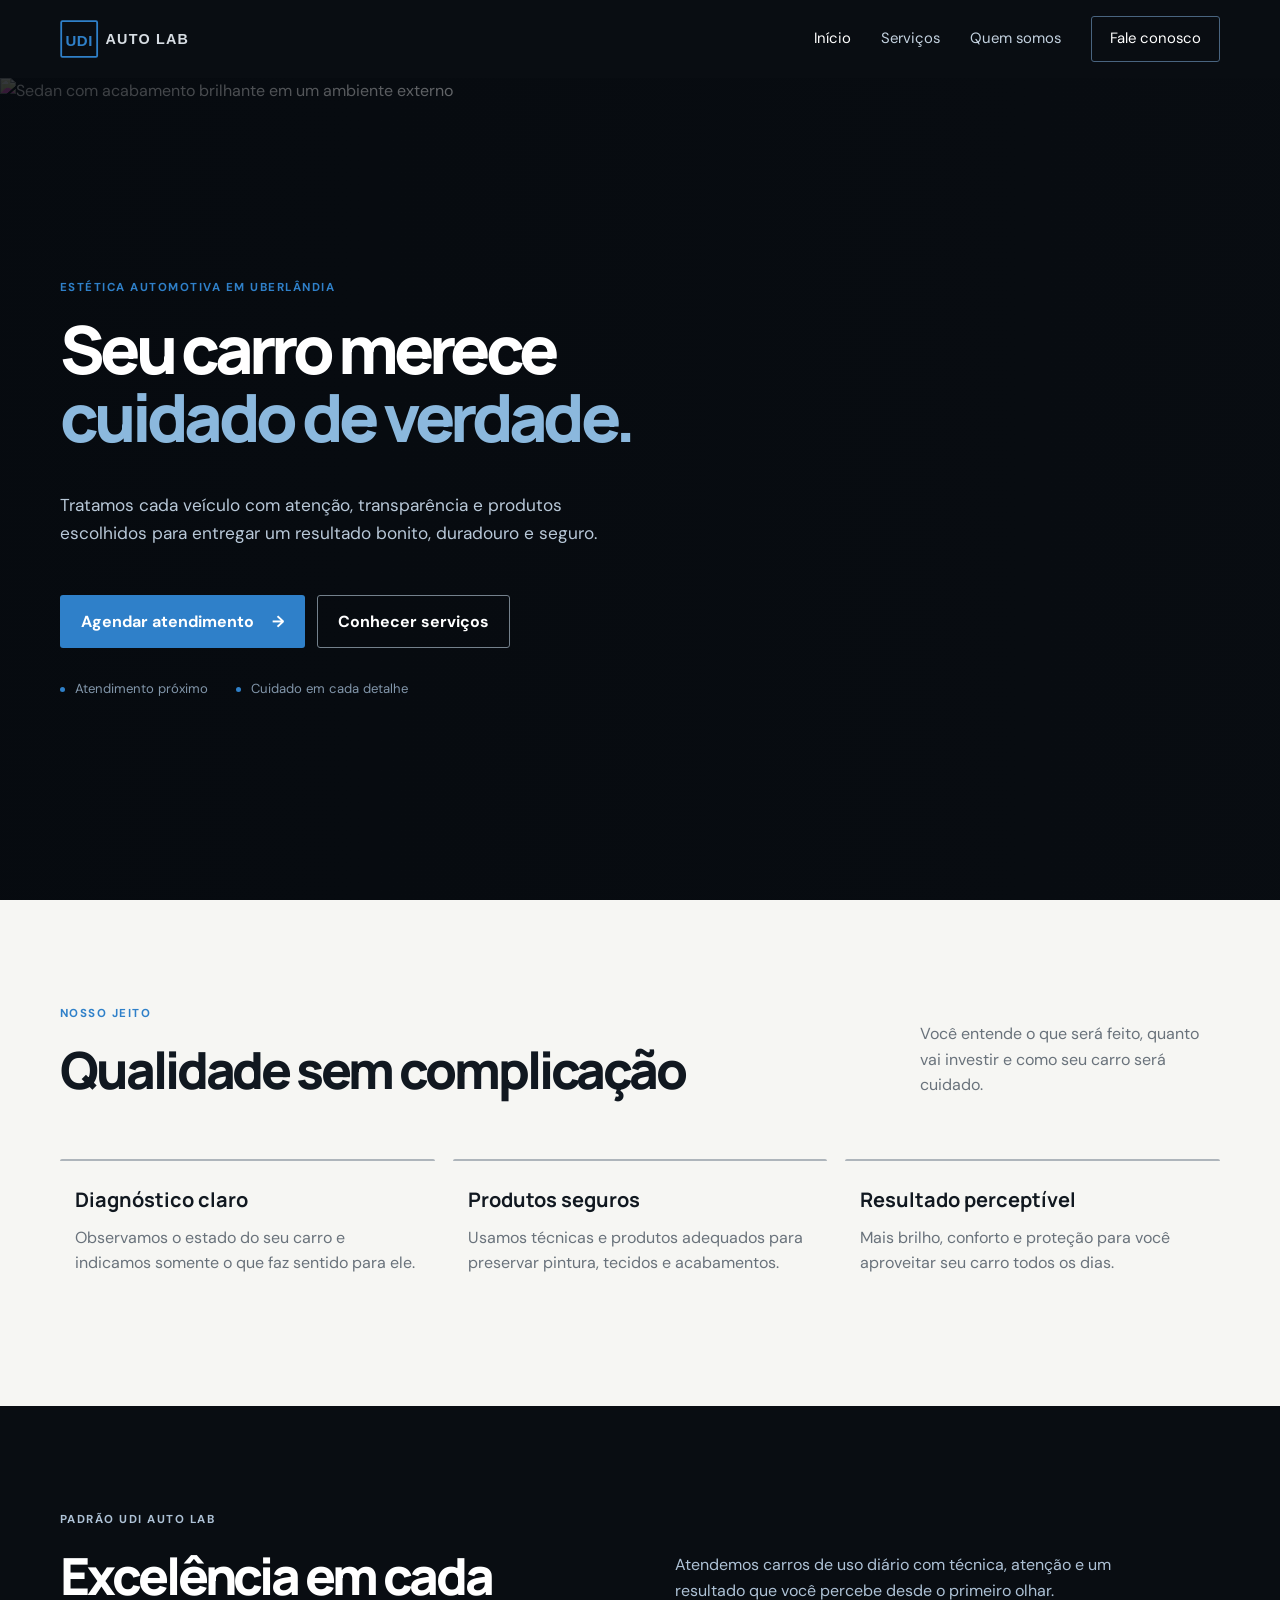
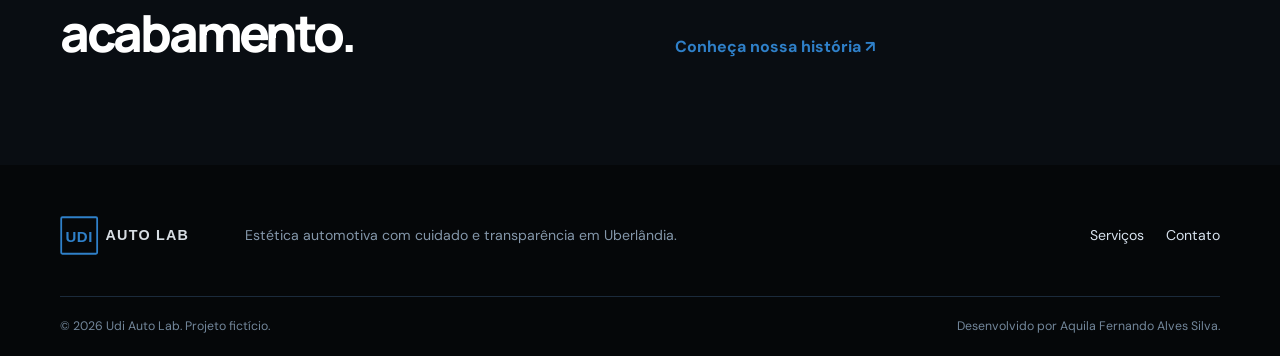
==== index.html @ 5b4db2e9 "first commit" ====
<!doctype html>
<html lang="pt-BR">
<head>
  <meta charset="UTF-8">
  <meta name="viewport" content="width=device-width, initial-scale=1">
  <meta name="description" content="Udi Auto Lab: estética automotiva de alta qualidade para carros do dia a dia em Uberlândia. Agende seu cuidado.">
  <meta name="keywords" content="estética automotiva Uberlândia, lavagem detalhada, polimento automotivo, higienização interna">
  <meta name="author" content="Aquila Fernando Alves Silva">
  <meta name="theme-color" content="#07111f">
  <meta property="og:title" content="Udi Auto Lab | Cuidado que valoriza seu carro">
  <meta property="og:description" content="Cuidado de alto padrão para o seu carro, com atendimento próximo em Uberlândia.">
  <meta property="og:type" content="website">
  <link rel="icon" href="assets/logo.svg" type="image/svg+xml">
  <link rel="stylesheet" href="css/styles.css">
  <title>Udi Auto Lab | Estética automotiva em Uberlândia</title>
</head>
<body>
  <a class="skip-link" href="#conteudo">Pular para o conteúdo</a>
  <header class="site-header">
    <div class="container header-inner">
      <a class="brand" href="index.html" aria-label="Udi Auto Lab, página inicial">
        <img src="assets/logo.svg" alt="Udi Auto Lab" width="145" height="38">
      </a>
      <button class="menu-toggle" type="button" aria-expanded="false" aria-controls="menu-principal">Menu</button>
      <nav id="menu-principal" class="main-nav" aria-label="Navegação principal">
        <a class="is-active" href="index.html" aria-current="page">Início</a>
        <a href="servicos.html">Serviços</a>
        <a href="quem-somos.html">Quem somos</a>
        <a class="nav-cta" href="contato.html">Fale conosco</a>
      </nav>
    </div>
  </header>

  <main id="conteudo">
    <section class="hero">
      <div class="container hero-grid">
        <div class="hero-copy">
          <p class="eyebrow">Estética automotiva em Uberlândia</p>
          <h1>Seu carro merece <span>cuidado de verdade.</span></h1>
          <p class="hero-text">Tratamos cada veículo com atenção, transparência e produtos escolhidos para entregar um resultado bonito, duradouro e seguro.</p>
          <div class="button-group">
            <a class="button button-primary" href="contato.html">Agendar atendimento <span aria-hidden="true">→</span></a>
            <a class="button button-ghost" href="servicos.html">Conhecer serviços</a>
          </div>
          <div class="hero-proof" aria-label="Diferenciais">
            <span>Atendimento próximo</span>
            <span>Cuidado em cada detalhe</span>
          </div>
        </div>
        <div class="hero-visual" aria-label="Sedan com acabamento brilhante">
          <img class="hero-image" src="https://images.unsplash.com/photo-1550355291-bbee04a92027?auto=format&fit=crop&w=1800&q=90" alt="Sedan com acabamento brilhante em um ambiente externo" width="1800" height="1200">
          <div class="hero-overlay"></div>
        </div>
      </div>
    </section>

    <section class="section section-light">
      <div class="container">
        <div class="section-heading">
          <div><p class="eyebrow">Nosso jeito</p><h2>Qualidade sem complicação</h2></div>
          <p>Você entende o que será feito, quanto vai investir e como seu carro será cuidado.</p>
        </div>
        <div class="feature-grid">
          <article class="feature-card"><h3>Diagnóstico claro</h3><p>Observamos o estado do seu carro e indicamos somente o que faz sentido para ele.</p></article>
          <article class="feature-card"><h3>Produtos seguros</h3><p>Usamos técnicas e produtos adequados para preservar pintura, tecidos e acabamentos.</p></article>
          <article class="feature-card"><h3>Resultado perceptível</h3><p>Mais brilho, conforto e proteção para você aproveitar seu carro todos os dias.</p></article>
        </div>
      </div>
    </section>

    <section class="section section-dark">
      <div class="container split-banner">
        <div><p class="eyebrow">Padrão Udi Auto Lab</p><h2>Excelência em cada acabamento.</h2></div>
        <div><p>Atendemos carros de uso diário com técnica, atenção e um resultado que você percebe desde o primeiro olhar.</p><a class="text-link" href="quem-somos.html">Conheça nossa história <span aria-hidden="true">↗</span></a></div>
      </div>
    </section>
  </main>
  <footer class="site-footer">
    <div class="container footer-top"><a class="brand" href="index.html"><img src="assets/logo.svg" alt="Udi Auto Lab" width="145" height="38"></a><p>Estética automotiva com cuidado e transparência em Uberlândia.</p><div class="footer-links"><a href="servicos.html">Serviços</a><a href="contato.html">Contato</a></div></div>
    <div class="container footer-bottom"><span>© 2026 Udi Auto Lab. Projeto fictício.</span><span>Desenvolvido por Aquila Fernando Alves Silva.</span></div>
  </footer>
  <script src="js/main.js" defer></script>
</body>
</html>
---- css/styles.css ----
@import url("https://fonts.googleapis.com/css2?family=DM+Sans:wght@400;500;600;700&family=Manrope:wght@600;700;800&display=swap");
:root {
  --navy: #07111f;
  --navy-light: #0d1e33;
  --blue: #2f8cff;
  --blue-light: #8fc5ff;
  --white: #f8fbff;
  --ink: #102033;
  --muted: #607083;
  --line: #dce6ef;
  --container: 1160px;
  --radius: 18px;
}
* {
  box-sizing: border-box;
}
html {
  scroll-behavior: smooth;
}
body {
  margin: 0;
  color: var(--ink);
  font-family: "DM Sans", Arial, sans-serif;
  line-height: 1.6;
  background: var(--white);
}
a {
  color: inherit;
  text-decoration: none;
}
button,
input,
select,
textarea {
  font: inherit;
}
.container {
  width: min(var(--container), calc(100% - 48px));
  margin: auto;
}
.skip-link {
  position: absolute;
  left: 16px;
  top: -60px;
  background: var(--blue);
  color: #fff;
  padding: 10px 16px;
  z-index: 10;
}
.skip-link:focus {
  top: 16px;
}
.site-header {
  background: var(--navy);
  color: #fff;
}
.header-inner {
  display: flex;
  align-items: center;
  justify-content: space-between;
  min-height: 78px;
}
.brand {
  display: flex;
  align-items: center;
  gap: 10px;
  font-weight: 500;
  letter-spacing: -0.02em;
}
.brand img {
  width: 145px;
  height: auto;
}
.brand strong {
  font-weight: 800;
}
.main-nav {
  display: flex;
  align-items: center;
  gap: 30px;
  font-size: 0.93rem;
  color: #c3d1df;
}
.main-nav a {
  transition: color 0.2s;
}
.main-nav a:hover,
.main-nav .is-active {
  color: #fff;
}
.nav-cta {
  padding: 10px 18px;
  border: 1px solid #49647f;
  border-radius: 99px;
  color: #fff !important;
}
.menu-toggle {
  display: none;
  background: none;
  color: #fff;
  border: 1px solid #49647f;
  border-radius: 8px;
  padding: 7px 11px;
}
.hero {
  background: var(--navy);
  color: #fff;
  overflow: hidden;
}
.hero-grid {
  display: grid;
  grid-template-columns: 1fr 1fr;
  min-height: 600px;
  align-items: center;
  gap: 40px;
}
.eyebrow {
  text-transform: uppercase;
  letter-spacing: 0.13em;
  font-size: 0.72rem;
  font-weight: 700;
  color: var(--blue);
  margin: 0 0 18px;
}
.hero h1,
.page-intro h1,
.contact-section h1 {
  font:
    800 clamp(2.7rem, 6vw, 5.3rem)/1.05 Manrope,
    Arial,
    sans-serif;
  letter-spacing: -0.07em;
  margin: 0 0 24px;
}
.hero h1 span,
.page-intro h1 span,
.contact-section h1 span {
  color: var(--blue-light);
}
.hero-text {
  max-width: 550px;
  color: #b8c8d8;
  font-size: 1.08rem;
}
.button-group {
  display: flex;
  gap: 12px;
  flex-wrap: wrap;
  margin: 30px 0;
}
.button {
  display: inline-flex;
  justify-content: center;
  align-items: center;
  gap: 18px;
  border-radius: 99px;
  padding: 13px 20px;
  font-weight: 700;
  border: 1px solid transparent;
  transition:
    transform 0.2s,
    background 0.2s;
}
.button:hover {
  transform: translateY(-2px);
}
.button-primary {
  background: var(--blue);
  color: white;
}
.button-primary:hover {
  background: #197be8;
}
.button-ghost {
  border-color: #4b6783;
  color: #fff;
}
.hero-proof {
  display: flex;
  gap: 28px;
  color: #8296aa;
  font-size: 0.82rem;
}
.hero-proof strong {
  color: #fff;
  margin-right: 7px;
}
.hero-visual {
  position: relative;
  min-height: 480px;
  display: flex;
  align-items: center;
  justify-content: center;
}
.glow {
  position: absolute;
  width: 380px;
  height: 380px;
  background: radial-gradient(circle, #1473d4 0%, transparent 68%);
  opacity: 0.45;
}
.hero-car {
  position: relative;
  width: 90%;
  height: auto;
  filter: drop-shadow(0 15px 30px #020a14);
}
.visual-card {
  position: absolute;
  top: 65px;
  right: 0;
  background: #102a47;
  border: 1px solid #31506e;
  padding: 13px 17px;
  border-radius: 10px;
  font-size: 0.75rem;
  text-transform: uppercase;
  letter-spacing: 0.1em;
  color: #9fcaef;
  z-index: 1;
}
.visual-card strong {
  display: block;
  color: #fff;
  font-size: 0.95rem;
  letter-spacing: 0;
  text-transform: none;
}
.visual-line {
  position: absolute;
  bottom: 78px;
  width: 95%;
  height: 1px;
  background: linear-gradient(90deg, transparent, var(--blue), transparent);
}
.section {
  padding: 105px 0;
}
.section-light {
  background: var(--white);
}
.section-dark {
  background: var(--navy);
  color: #fff;
}
.section-blue {
  background: #e7f2ff;
}
.section-heading {
  display: flex;
  justify-content: space-between;
  gap: 50px;
  margin-bottom: 45px;
}
.section-heading h2,
.split-banner h2,
.callout h2,
.story-grid h2,
.values-grid h2,
.center-content h2 {
  font: 800 clamp(2rem, 4vw, 3.5rem)/1.1 Manrope;
  margin: 0;
  letter-spacing: -0.06em;
}
.section-heading > p {
  max-width: 300px;
  color: var(--muted);
}
.feature-grid {
  display: grid;
  grid-template-columns: repeat(3, 1fr);
  gap: 18px;
}
.feature-card {
  border-top: 2px solid var(--line);
  padding: 25px 15px;
}
.feature-number,
.service-index {
  font-weight: 700;
  color: var(--blue);
  font-size: 0.8rem;
  letter-spacing: 0.08em;
}
.feature-card h3 {
  font: 700 1.25rem Manrope;
  margin: 28px 0 8px;
}
.feature-card p,
.service-row p {
  color: var(--muted);
  margin: 0;
}
.split-banner {
  display: grid;
  grid-template-columns: 1fr 1fr;
  gap: 70px;
  align-items: end;
}
.split-banner p,
.callout p {
  color: #aec2d6;
  max-width: 450px;
}
.text-link {
  color: var(--blue-light);
  font-weight: 700;
  display: inline-block;
  margin-top: 15px;
}
.site-footer {
  background: #040b14;
  color: #d8e3ef;
  padding: 45px 0 20px;
  font-size: 0.88rem;
}
.footer-top {
  display: flex;
  align-items: center;
  gap: 40px;
  border-bottom: 1px solid #1b2a3b;
  padding-bottom: 35px;
}
.footer-top > p {
  color: #8497aa;
  flex: 1;
}
.footer-links {
  display: flex;
  gap: 22px;
}
.footer-links a:hover {
  color: var(--blue-light);
}
.footer-bottom {
  display: flex;
  justify-content: space-between;
  gap: 15px;
  color: #73879b;
  padding-top: 20px;
  font-size: 0.77rem;
}
.page-intro {
  background: var(--navy);
  color: white;
  padding: 105px 0 115px;
}
.page-intro p:last-child {
  max-width: 570px;
  color: #b8c8d8;
  font-size: 1.08rem;
}
.service-list {
  max-width: 970px;
}
.service-row {
  display: grid;
  grid-template-columns: 70px 1fr 130px;
  gap: 28px;
  padding: 36px 0;
  border-bottom: 1px solid var(--line);
  align-items: start;
}
.service-row h2 {
  font: 700 1.55rem Manrope;
  margin: 0 0 8px;
}
.service-row ul {
  display: flex;
  flex-wrap: wrap;
  gap: 8px 25px;
  padding: 0;
  margin: 20px 0 0;
  list-style: none;
  color: var(--ink);
  font-size: 0.9rem;
}
.service-row li:before {
  content: "+";
  color: var(--blue);
  font-weight: 700;
  margin-right: 7px;
}
.service-tag {
  text-align: right;
  color: var(--muted);
  font-size: 0.75rem;
  font-weight: 500;
}
.service-tag b {
  color: var(--ink);
  font-size: 1.25rem;
}
.callout {
  display: flex;
  justify-content: space-between;
  align-items: end;
  gap: 30px;
}
.story-grid {
  display: grid;
  grid-template-columns: 220px 1fr;
  gap: 80px;
  max-width: 850px;
}
.story-mark {
  font: 800 7rem/0.68 Manrope;
  color: var(--blue);
  letter-spacing: -0.2em;
  opacity: 0.9;
}
.story-mark span {
  color: var(--ink);
}
.story-grid p:not(.eyebrow) {
  max-width: 650px;
  color: var(--muted);
}
.values-grid {
  display: grid;
  grid-template-columns: 1fr 1fr;
  gap: 70px;
}
.value-list > div {
  padding: 20px 0;
  border-bottom: 1px solid #bad8f6;
  display: flex;
  justify-content: space-between;
  gap: 20px;
}
.value-list b {
  font: 700 1.1rem Manrope;
}
.value-list span {
  color: #50677e;
  max-width: 270px;
}
.center-content {
  text-align: center;
}
.center-content .eyebrow {
  margin-bottom: 14px;
}
.center-content .button {
  margin-top: 30px;
}
.contact-section {
  background: var(--navy);
  color: #fff;
  padding: 90px 0;
}
.contact-grid {
  display: grid;
  grid-template-columns: 1fr 1fr;
  gap: 80px;
  align-items: start;
}
.contact-details {
  border-top: 1px solid #29405a;
  margin-top: 45px;
  padding-top: 20px;
  display: grid;
  gap: 18px;
}
.contact-details span {
  display: block;
  color: #86a0ba;
  font-size: 0.75rem;
  text-transform: uppercase;
  letter-spacing: 0.1em;
}
.contact-details strong {
  font-size: 1rem;
}
.form-card {
  background: #fff;
  color: var(--ink);
  border-radius: var(--radius);
  padding: 35px;
  box-shadow: 0 20px 60px #0004;
}
.form-card h2 {
  font: 700 1.6rem Manrope;
  margin: 0;
}
.form-intro {
  color: var(--muted);
  font-size: 0.9rem;
  margin: 5px 0 25px;
}
.field {
  margin: 15px 0;
}
.field label {
  display: block;
  font-size: 0.85rem;
  font-weight: 700;
  margin-bottom: 6px;
}
.field label span {
  font-weight: 400;
  color: var(--muted);
}
input,
select,
textarea {
  width: 100%;
  border: 1px solid #cad8e4;
  border-radius: 8px;
  padding: 11px 12px;
  color: var(--ink);
  background: #fff;
}
textarea {
  resize: vertical;
}
input:focus,
select:focus,
textarea:focus {
  outline: 3px solid #b4d8ff;
  border-color: var(--blue);
}
.field-error {
  display: block;
  color: #c43838;
  font-size: 0.76rem;
  min-height: 17px;
}
.consent {
  display: flex;
  align-items: flex-start;
  gap: 9px;
  font-size: 0.78rem;
  color: var(--muted);
  margin: 13px 0;
}
.consent input {
  width: auto;
  margin-top: 4px;
}
.consent a {
  color: #1766af;
  text-decoration: underline;
}
.button-full {
  width: 100%;
  cursor: pointer;
}
.form-status {
  font-size: 0.85rem;
  margin: 15px 0 0;
  text-align: center;
  min-height: 1.4em;
}
.form-status.is-success {
  color: #167548;
}
.form-status.is-error {
  color: #b32e2e;
}
.privacy-note {
  background: #e7f2ff;
  padding: 40px 0;
}
.privacy-note h2 {
  font: 700 1.2rem Manrope;
}
.privacy-note p {
  max-width: 800px;
  color: #50677e;
  font-size: 0.9rem;
}
@media (max-width: 1023px) {
  .hero-grid {
    min-height: 520px;
  }
  .hero h1 {
    font-size: 4rem;
  }
  .section {
    padding: 80px 0;
  }
  .container {
    width: min(var(--container), calc(100% - 56px));
  }
  .hero-visual {
    min-height: 380px;
  }
  .contact-grid {
    gap: 40px;
  }
}
@media (max-width: 767px) {
  .container {
    width: calc(100% - 40px);
  }
  .header-inner {
    min-height: 68px;
  }
  .brand img {
    width: 132px;
  }
  .menu-toggle {
    display: block;
  }
  .main-nav {
    display: none;
    position: absolute;
    top: 68px;
    left: 0;
    right: 0;
    background: var(--navy-light);
    padding: 18px 20px;
    flex-direction: column;
    align-items: stretch;
    gap: 0;
    z-index: 5;
    box-shadow: 0 15px 25px #0004;
  }
  .main-nav.is-open {
    display: flex;
  }
  .main-nav a {
    padding: 12px 0;
  }
  .nav-cta {
    text-align: center;
    margin-top: 8px;
  }
  .hero-grid,
  .split-banner,
  .contact-grid,
  .values-grid {
    grid-template-columns: 1fr;
  }
  .hero-grid {
    padding-top: 65px;
  }
  .hero h1,
  .page-intro h1,
  .contact-section h1 {
    font-size: 3.1rem;
  }
  .hero-visual {
    min-height: 260px;
  }
  .visual-card {
    top: 25px;
  }
  .hero-proof {
    flex-direction: column;
    gap: 8px;
  }
  .section-heading {
    display: block;
  }
  .section-heading > p {
    margin-top: 18px;
  }
  .feature-grid {
    grid-template-columns: 1fr;
    gap: 8px;
  }
  .section {
    padding: 70px 0;
  }
  .split-banner {
    gap: 30px;
  }
  .footer-top,
  .footer-bottom {
    flex-direction: column;
    align-items: flex-start;
    gap: 18px;
  }
  .page-intro {
    padding: 70px 0 80px;
  }
  .service-row {
    grid-template-columns: 35px 1fr;
    gap: 12px;
  }
  .service-tag {
    grid-column: 2;
    text-align: left;
  }
  .story-grid {
    grid-template-columns: 1fr;
    gap: 30px;
  }
  .story-mark {
    font-size: 5rem;
  }
  .callout {
    display: block;
  }
  .callout .button {
    margin-top: 25px;
  }
  .form-card {
    padding: 24px;
  }
  .contact-section {
    padding: 70px 0;
  }
  .contact-details {
    margin-top: 30px;
  }
}
@media (min-width: 1440px) {
  :root {
    --container: 1280px;
  }
  .hero-grid {
    min-height: 680px;
  }
  .hero h1 {
    font-size: 5.7rem;
  }
  .section {
    padding: 130px 0;
  }
}

/* Ajustes visuais: acabamento mais editorial, sóbrio e orientado aos serviços. */
:root {
  --navy: #090d12;
  --navy-light: #151c25;
  --blue: #2f80c9;
  --blue-light: #8bb8dd;
  --white: #f6f6f3;
  --ink: #111820;
  --muted: #69727b;
  --line: #d6d9dc;
  --radius: 4px;
}
.button,
.nav-cta {
  border-radius: 3px;
}
.form-card,
.feature-card {
  border-radius: 2px;
}
.hero {
  background: #090d12;
}
.hero h1 span,
.page-intro h1 span,
.contact-section h1 span {
  color: #8bb8dd;
}
.eyebrow {
  color: #2f80c9;
}
.button-primary {
  background: #2f80c9;
}
.button-ghost {
  border-color: #74818c;
}
.hero-proof {
  gap: 28px;
}
.hero-proof span {
  position: relative;
  padding-left: 15px;
}
.hero-proof span::before {
  content: "";
  position: absolute;
  left: 0;
  top: 0.7em;
  width: 5px;
  height: 5px;
  background: #2f80c9;
  border-radius: 50%;
}
.hero {
  position: relative;
  min-height: calc(100vh - 78px);
  display: flex;
  align-items: center;
}
.hero-grid {
  display: block;
  position: relative;
  width: min(var(--container), calc(100% - 48px));
  min-height: calc(100vh - 78px);
  z-index: 1;
}
.hero-copy {
  position: relative;
  z-index: 3;
  display: flex;
  flex-direction: column;
  justify-content: center;
  min-height: calc(100vh - 78px);
  max-width: 620px;
  padding: 60px 0;
}
.hero-visual {
  position: absolute;
  inset: 0;
  min-height: 0;
  z-index: 0;
  overflow: hidden;
}
.hero-image {
  position: absolute;
  inset: 0;
  width: 100%;
  height: 100%;
  object-fit: cover;
  filter: saturate(1.55) hue-rotate(210deg) contrast(1.08);
  border-radius: 0;
}
.hero-overlay {
  position: absolute;
  inset: 0;
  background: linear-gradient(
    90deg,
    rgba(6, 10, 15, 0.82) 0%,
    rgba(6, 10, 15, 0.58) 45%,
    rgba(6, 10, 15, 0.2) 100%
  );
}
.glow,
.visual-line,
.visual-card {
  display: none;
}
.feature-card {
  padding: 25px 15px;
  border-top: 2px solid #aeb5bb;
}
.feature-card h3 {
  margin: 0 0 12px;
}
.section-dark {
  background: #090d12;
}
.section-blue {
  background: #e5e9ec;
}
.service-row {
  grid-template-columns: 1fr;
}
.service-row h2 {
  font-size: 1.65rem;
}
.service-index,
.service-tag {
  display: none;
}
.page-intro {
  background: #090d12;
}
.contact-section {
  background: #090d12;
}
.site-footer {
  background: #050709;
}
.privacy-note {
  background: #e5e9ec;
}
.story-highlight {
  border-left: 3px solid #2f80c9;
  padding: 20px 0 20px 28px;
  align-self: start;
}
.story-highlight strong {
  display: block;
  color: #111820;
  font: 700 clamp(1.5rem, 2.5vw, 2.2rem)/1.15 Manrope;
  letter-spacing: -0.04em;
  margin: 7px 0 10px;
}
.story-highlight p:last-child {
  color: #69727b;
  max-width: 240px;
  margin: 0;
}
.text-link {
  color: #2f80c9;
}
@media (max-width: 767px) {
  .hero,
  .hero-grid {
    min-height: calc(100vh - 68px);
  }
  .hero-grid {
    width: calc(100% - 40px);
  }
  .hero-copy {
    min-height: calc(100vh - 68px);
    padding: 42px 0;
  }
  .hero-image {
    height: 100%;
  }
  .hero-overlay {
    background: rgba(6, 10, 15, 0.64);
  }
  .hero-proof {
    gap: 10px;
  }
  .story-statement {
    font-size: 2.5rem;
  }
}

/* Em telas estreitas, imagem e conteúdo ocupam blocos separados para preservar a leitura. */
.hero h1 {
  max-width: 680px;
}
.hero-text {
  max-width: 560px;
}
.button-group {
  row-gap: 12px;
}
@media (min-width: 768px) {
  .hero-visual {
    left: 50%;
    right: auto;
    width: 100vw;
    transform: translateX(-50%);
  }
  .hero-copy {
    padding-left: 0;
    padding-right: 0;
  }
  .hero-grid {
    width: min(var(--container), calc(100% - 48px));
  }
  .hero h1 {
    font-size: clamp(3.8rem, 5.2vw, 5.1rem);
    line-height: 1.02;
  }
  .page-intro .container {
    max-width: 900px;
    margin-left: max(24px, calc((100% - var(--container)) / 2));
    margin-right: auto;
  }
  .service-list {
    max-width: 900px;
    margin-left: max(24px, calc((100% - var(--container)) / 2));
    margin-right: auto;
  }
  .story-grid {
    grid-template-columns: minmax(230px, 0.7fr) minmax(0, 1.3fr);
    align-items: start;
  }
}
@media (max-width: 767px) {
  .hero {
    display: block;
    min-height: 0;
  }
  .hero-grid {
    display: flex;
    flex-direction: column;
    width: 100%;
    min-height: 0;
  }
  .hero-visual {
    position: relative;
    inset: auto;
    transform: none;
    order: 1;
    width: 100%;
    height: 43vh;
    min-height: 280px;
    max-height: 420px;
  }
  .hero-copy {
    order: 2;
    min-height: 0;
    max-width: none;
    padding: 58px 20px 64px;
  }
  .hero-image {
    inset: 0;
    height: 100%;
    object-position: center center;
  }
  .hero-overlay {
    background: linear-gradient(
      180deg,
      rgba(6, 10, 15, 0.18),
      rgba(6, 10, 15, 0.54)
    );
  }
  .hero h1 {
    font-size: clamp(2.6rem, 12vw, 3.6rem);
    line-height: 1.04;
    margin-bottom: 20px;
  }
  .hero-text {
    font-size: 1rem;
    line-height: 1.65;
    margin-top: 0;
  }
  .button-group {
    display: grid;
    grid-template-columns: 1fr;
    gap: 12px;
    margin: 28px 0 24px;
  }
  .button {
    width: 100%;
    min-height: 48px;
  }
  .hero-proof {
    display: grid;
    gap: 9px;
    font-size: 0.84rem;
  }
  .section-heading,
  .split-banner,
  .callout,
  .story-grid,
  .values-grid {
    gap: 30px;
  }
  .section-heading h2,
  .split-banner h2,
  .callout h2,
  .story-grid h2,
  .values-grid h2,
  .center-content h2 {
    font-size: clamp(2rem, 9vw, 2.8rem);
  }
  .section-heading > p {
    margin-top: 16px;
  }
  .service-row {
    padding: 28px 0;
  }
  .service-row h2 {
    font-size: 1.35rem;
    line-height: 1.2;
  }
  .service-row ul {
    gap: 8px 18px;
  }
  .story-statement {
    font-size: clamp(2.3rem, 11vw, 3.2rem);
  }
  .form-card {
    width: 100%;
    max-width: 100%;
  }
}
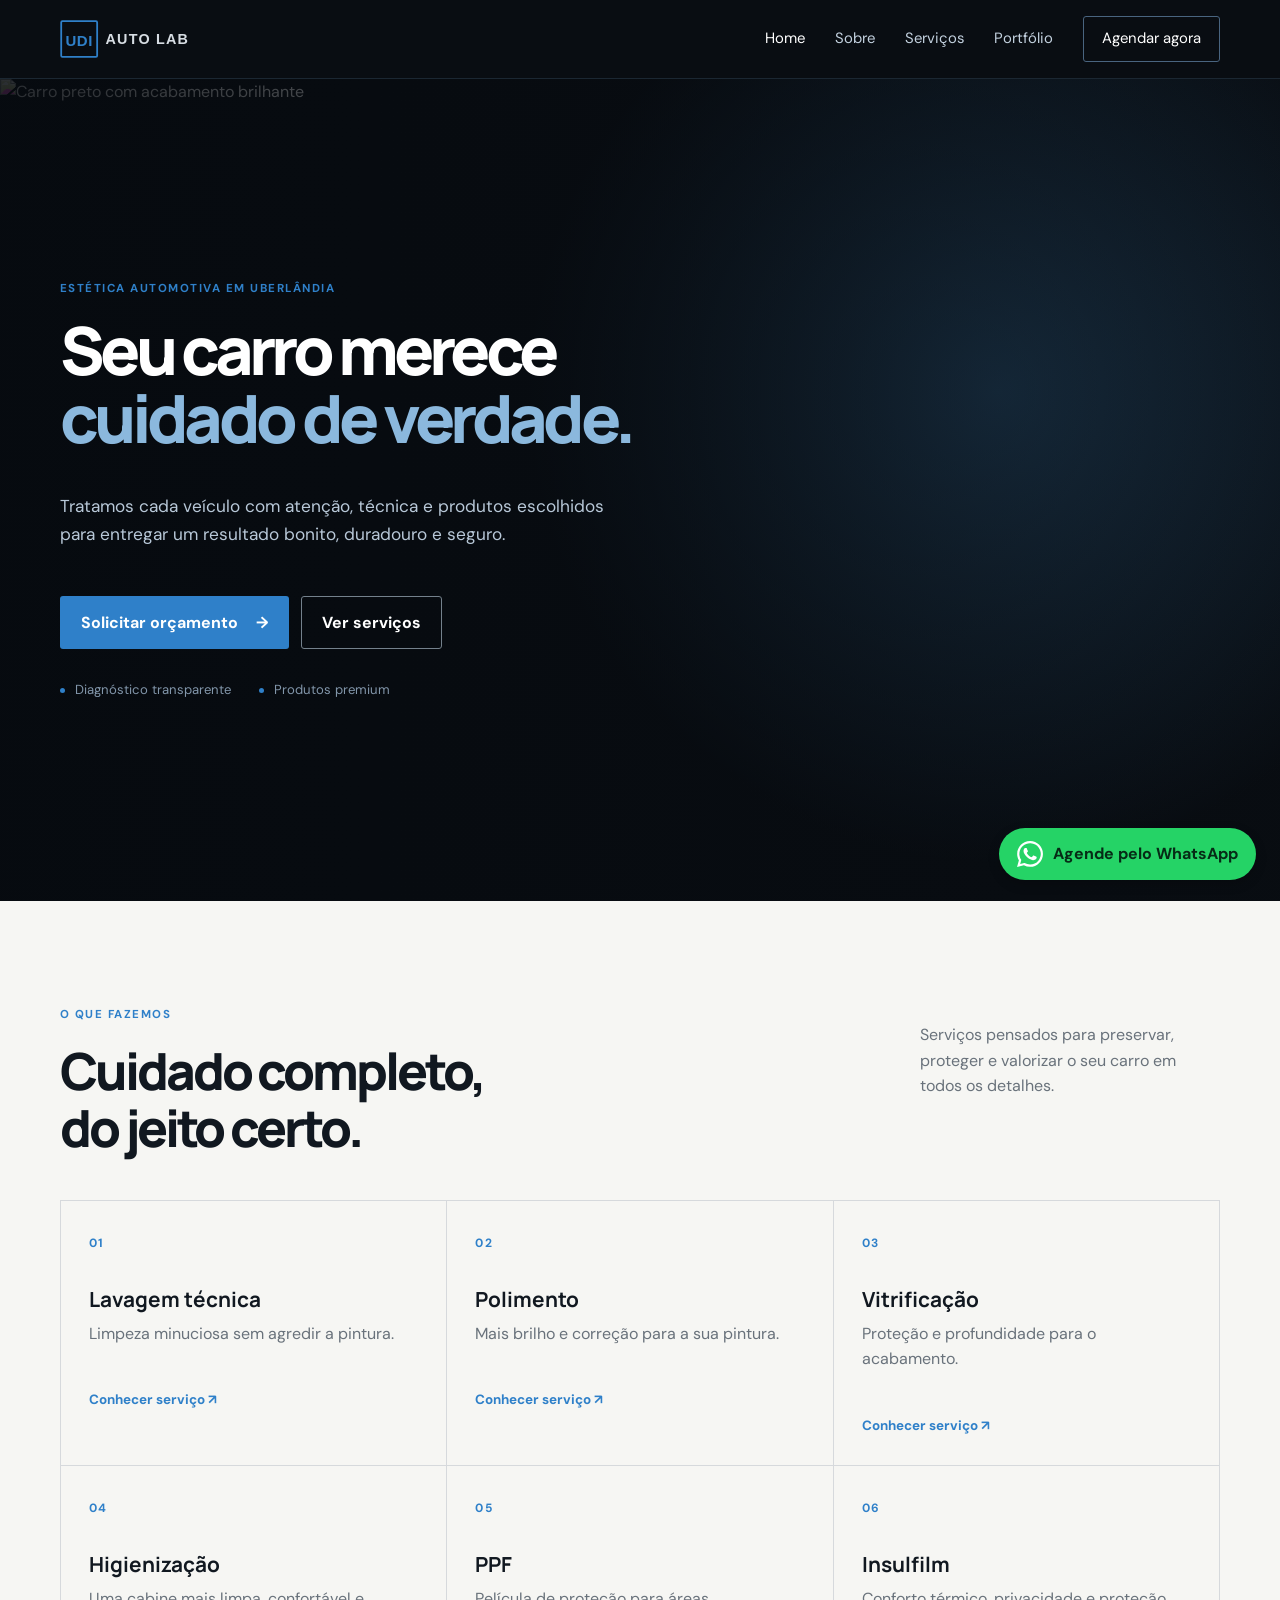
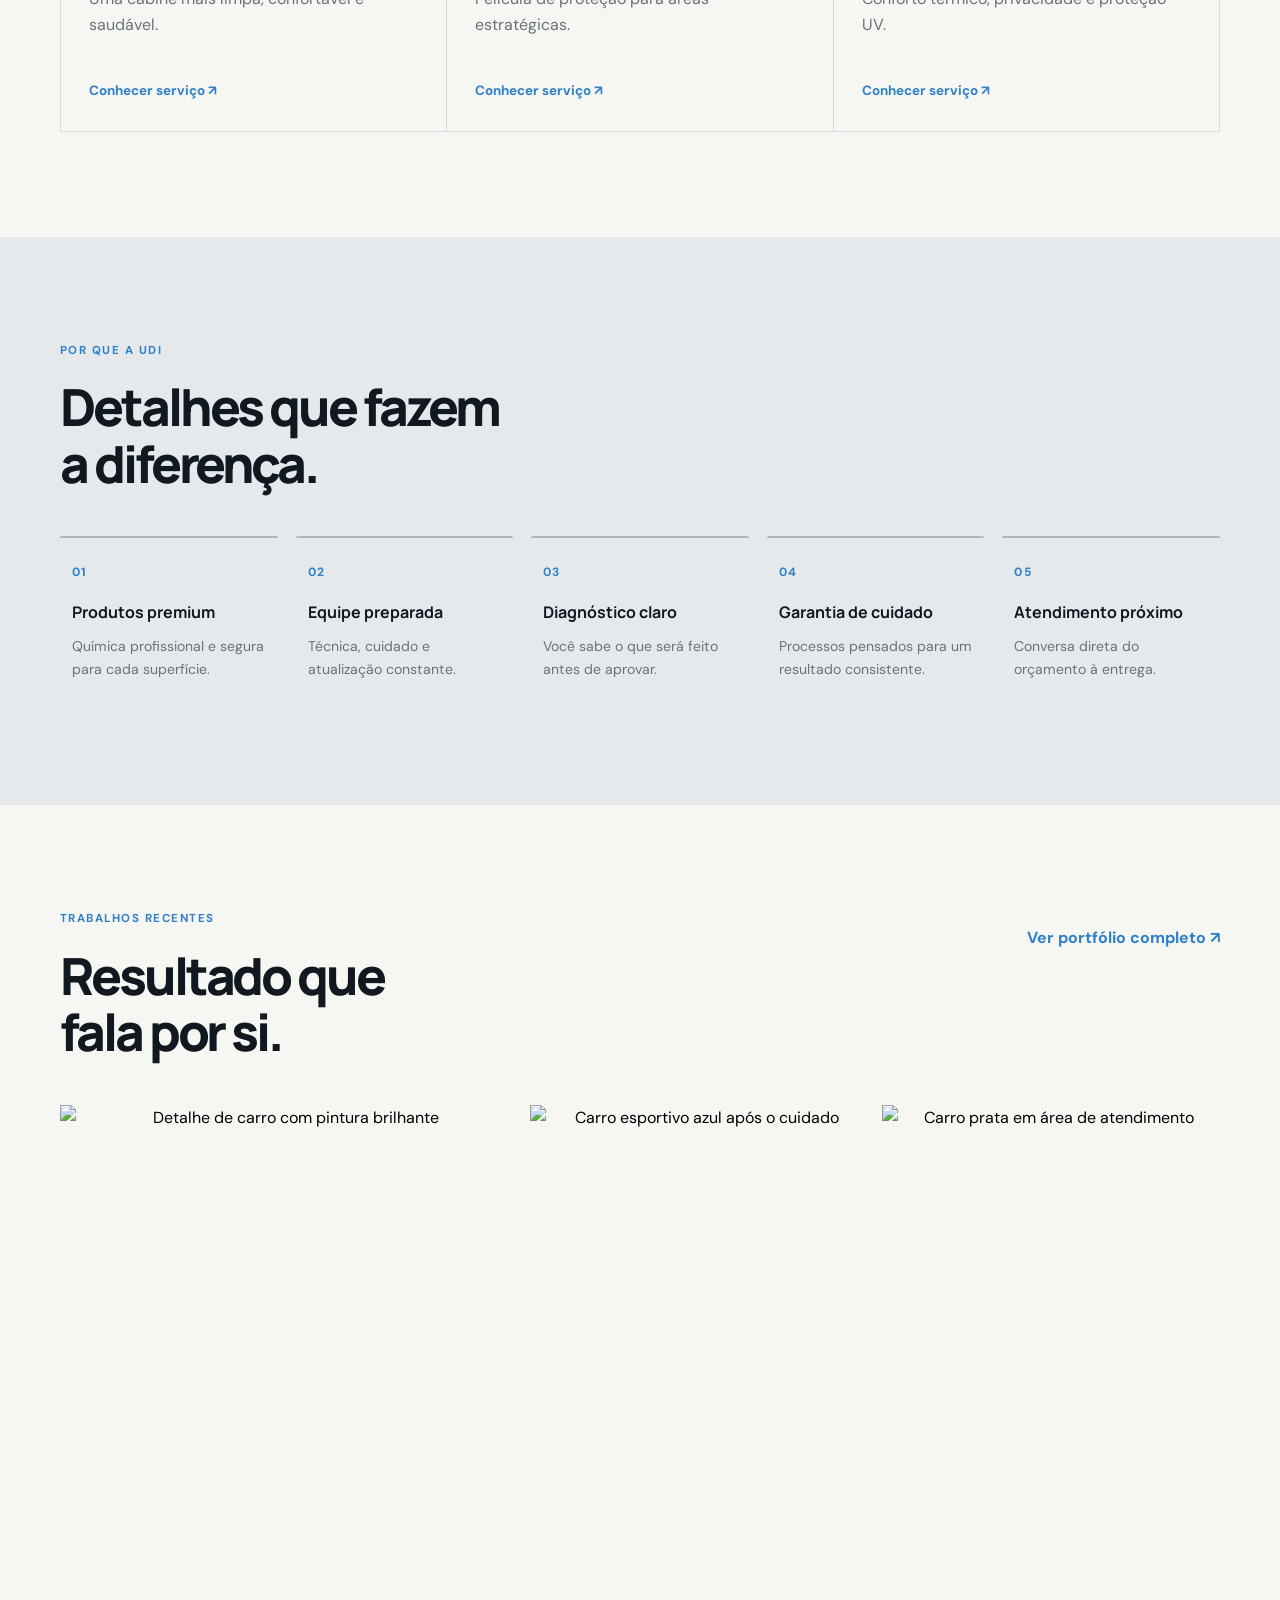
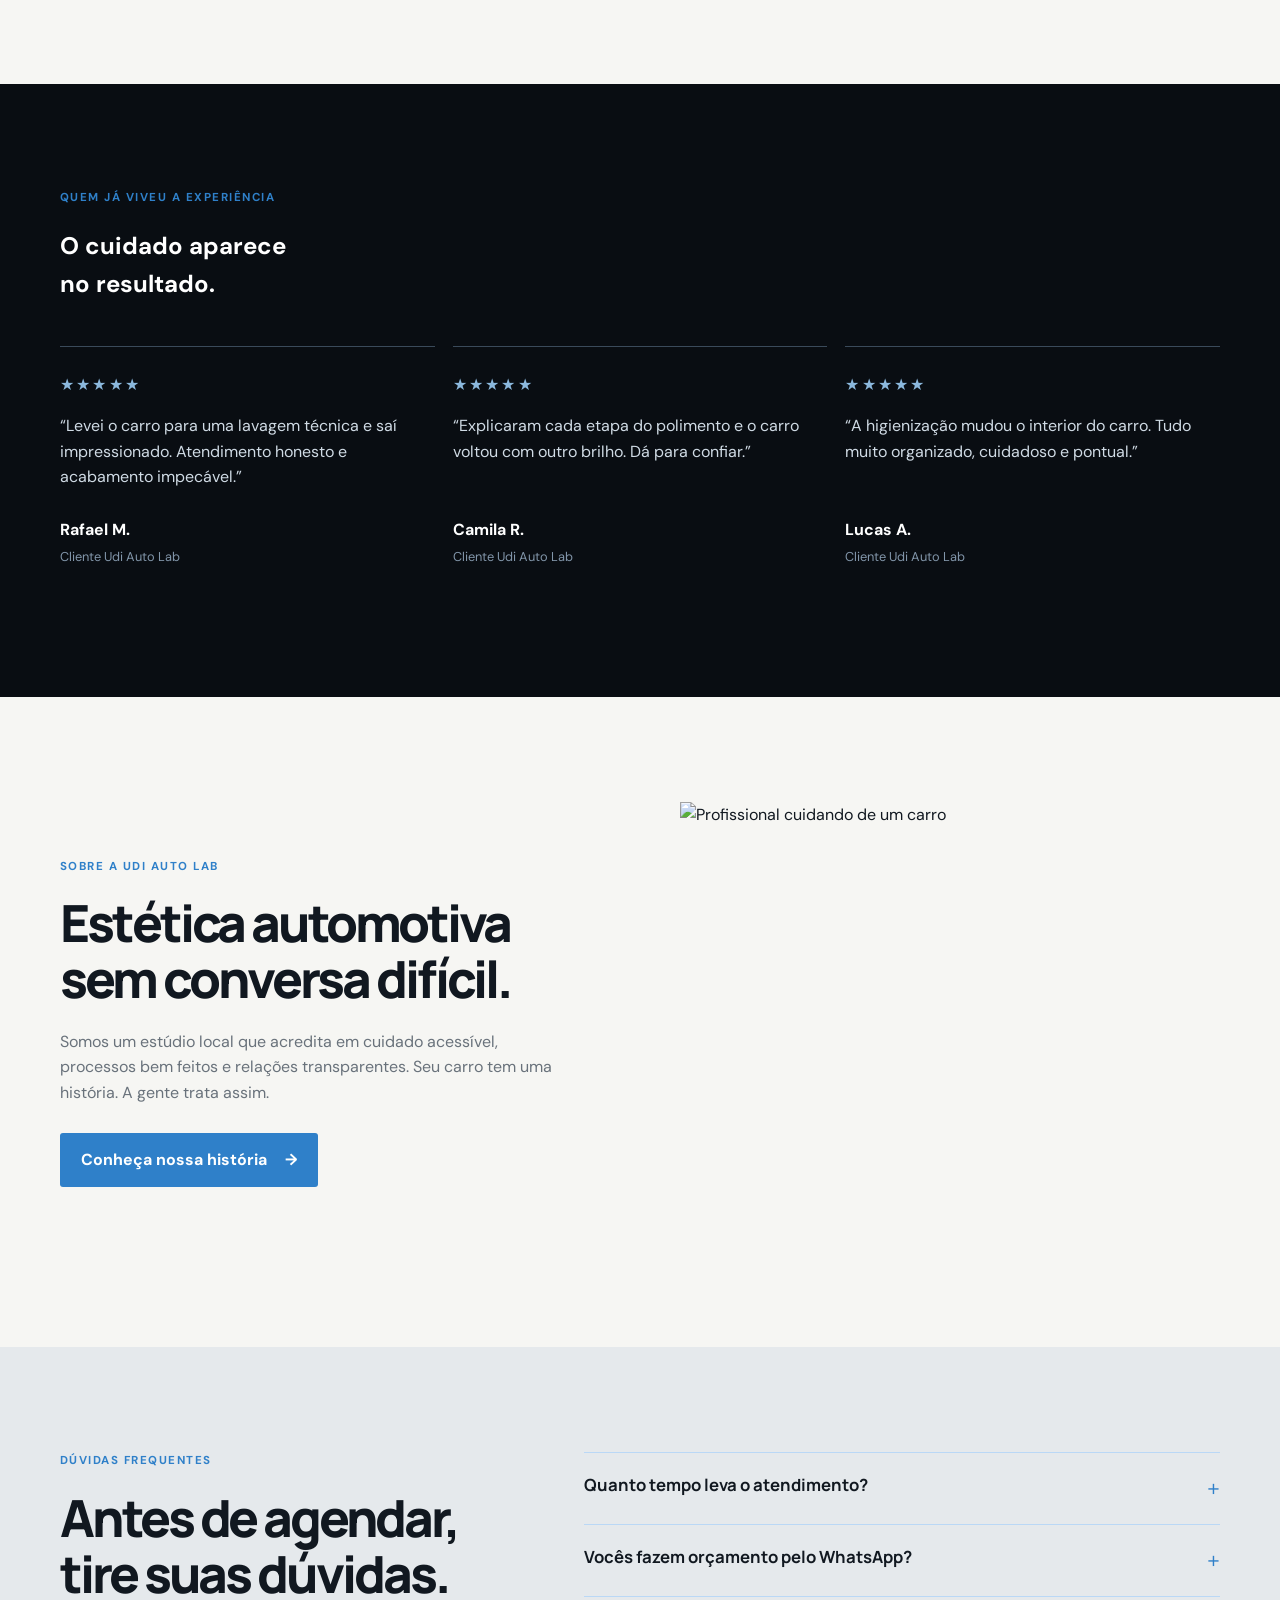
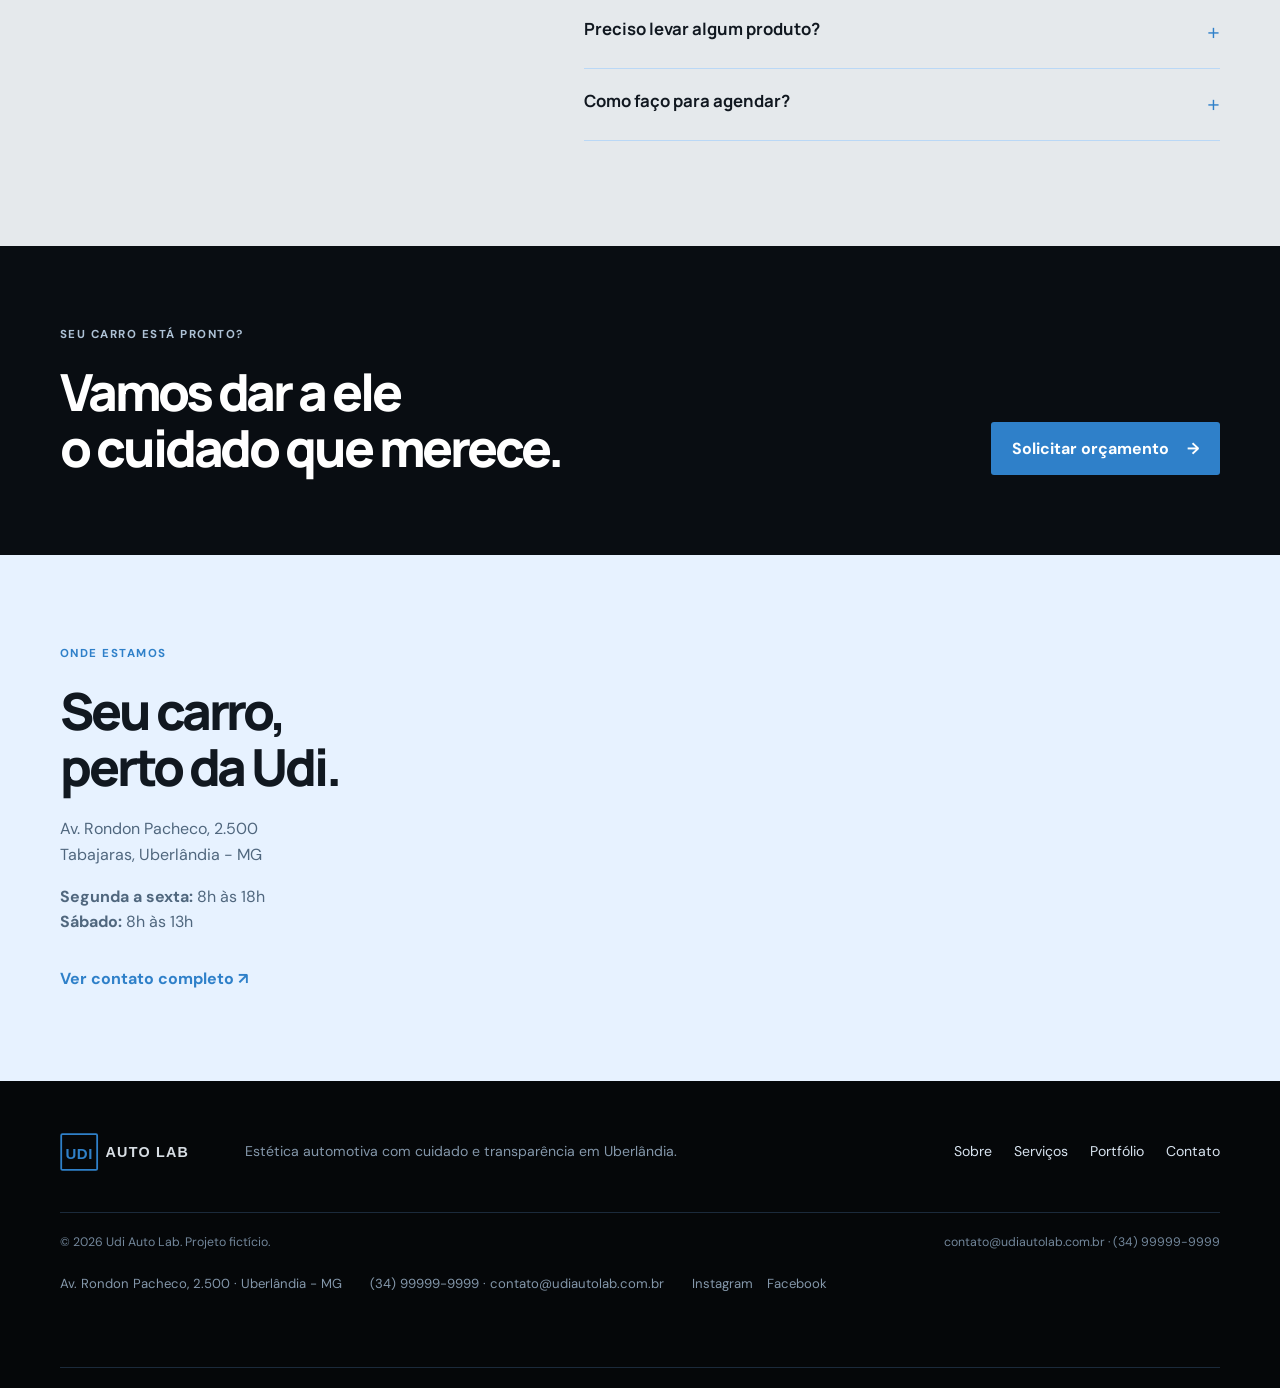
==== commit c50a6ab3: "Refreshes the homepage experience Reworks the landing page to present the business more clearly and " ====
--- a/index.html
+++ b/index.html
@@ -1,84 +1,49 @@
 <!doctype html>
 <html lang="pt-BR">
-<head>
-  <meta charset="UTF-8">
-  <meta name="viewport" content="width=device-width, initial-scale=1">
-  <meta name="description" content="Udi Auto Lab: estética automotiva de alta qualidade para carros do dia a dia em Uberlândia. Agende seu cuidado.">
-  <meta name="keywords" content="estética automotiva Uberlândia, lavagem detalhada, polimento automotivo, higienização interna">
-  <meta name="author" content="Aquila Fernando Alves Silva">
-  <meta name="theme-color" content="#07111f">
-  <meta property="og:title" content="Udi Auto Lab | Cuidado que valoriza seu carro">
-  <meta property="og:description" content="Cuidado de alto padrão para o seu carro, com atendimento próximo em Uberlândia.">
-  <meta property="og:type" content="website">
-  <link rel="icon" href="assets/logo.svg" type="image/svg+xml">
-  <link rel="stylesheet" href="css/styles.css">
-  <title>Udi Auto Lab | Estética automotiva em Uberlândia</title>
-</head>
-<body>
-  <a class="skip-link" href="#conteudo">Pular para o conteúdo</a>
-  <header class="site-header">
-    <div class="container header-inner">
-      <a class="brand" href="index.html" aria-label="Udi Auto Lab, página inicial">
-        <img src="assets/logo.svg" alt="Udi Auto Lab" width="145" height="38">
-      </a>
+  <head>
+    <meta charset="UTF-8" />
+    <meta name="viewport" content="width=device-width, initial-scale=1" />
+    <meta name="description" content="Udi Auto Lab: estética automotiva de alto padrão em Uberlândia. Lavagem técnica, polimento, vitrificação e muito mais." />
+    <meta property="og:title" content="Udi Auto Lab | Cuidado que valoriza seu carro" />
+    <meta property="og:description" content="Seu carro merece cuidado de verdade. Conheça a Udi Auto Lab." />
+    <meta property="og:type" content="website" />
+    <meta name="theme-color" content="#090d12" />
+    <link rel="icon" href="assets/logo.svg" type="image/svg+xml" />
+    <link rel="stylesheet" href="css/styles.css" />
+    <title>Udi Auto Lab | Estética automotiva em Uberlândia</title>
+  </head>
+  <body>
+    <a class="skip-link" href="#conteudo">Pular para o conteúdo</a>
+    <header class="site-header"><div class="container header-inner">
+      <a class="brand" href="index.html" aria-label="Udi Auto Lab, página inicial"><img src="assets/logo.svg" alt="Udi Auto Lab" width="145" height="38" /></a>
       <button class="menu-toggle" type="button" aria-expanded="false" aria-controls="menu-principal">Menu</button>
       <nav id="menu-principal" class="main-nav" aria-label="Navegação principal">
-        <a class="is-active" href="index.html" aria-current="page">Início</a>
-        <a href="servicos.html">Serviços</a>
-        <a href="quem-somos.html">Quem somos</a>
-        <a class="nav-cta" href="contato.html">Fale conosco</a>
+        <a class="is-active" href="index.html" aria-current="page">Home</a><a href="quem-somos.html">Sobre</a><a href="servicos.html">Serviços</a><a href="portfolio.html">Portfólio</a><a class="nav-cta" href="contato.html">Agendar agora</a>
       </nav>
-    </div>
-  </header>
-
-  <main id="conteudo">
-    <section class="hero">
-      <div class="container hero-grid">
-        <div class="hero-copy">
-          <p class="eyebrow">Estética automotiva em Uberlândia</p>
-          <h1>Seu carro merece <span>cuidado de verdade.</span></h1>
-          <p class="hero-text">Tratamos cada veículo com atenção, transparência e produtos escolhidos para entregar um resultado bonito, duradouro e seguro.</p>
-          <div class="button-group">
-            <a class="button button-primary" href="contato.html">Agendar atendimento <span aria-hidden="true">→</span></a>
-            <a class="button button-ghost" href="servicos.html">Conhecer serviços</a>
-          </div>
-          <div class="hero-proof" aria-label="Diferenciais">
-            <span>Atendimento próximo</span>
-            <span>Cuidado em cada detalhe</span>
-          </div>
-        </div>
-        <div class="hero-visual" aria-label="Sedan com acabamento brilhante">
-          <img class="hero-image" src="https://images.unsplash.com/photo-1550355291-bbee04a92027?auto=format&fit=crop&w=1800&q=90" alt="Sedan com acabamento brilhante em um ambiente externo" width="1800" height="1200">
-          <div class="hero-overlay"></div>
-        </div>
-      </div>
-    </section>
-
-    <section class="section section-light">
-      <div class="container">
-        <div class="section-heading">
-          <div><p class="eyebrow">Nosso jeito</p><h2>Qualidade sem complicação</h2></div>
-          <p>Você entende o que será feito, quanto vai investir e como seu carro será cuidado.</p>
-        </div>
-        <div class="feature-grid">
-          <article class="feature-card"><h3>Diagnóstico claro</h3><p>Observamos o estado do seu carro e indicamos somente o que faz sentido para ele.</p></article>
-          <article class="feature-card"><h3>Produtos seguros</h3><p>Usamos técnicas e produtos adequados para preservar pintura, tecidos e acabamentos.</p></article>
-          <article class="feature-card"><h3>Resultado perceptível</h3><p>Mais brilho, conforto e proteção para você aproveitar seu carro todos os dias.</p></article>
-        </div>
-      </div>
-    </section>
-
-    <section class="section section-dark">
-      <div class="container split-banner">
-        <div><p class="eyebrow">Padrão Udi Auto Lab</p><h2>Excelência em cada acabamento.</h2></div>
-        <div><p>Atendemos carros de uso diário com técnica, atenção e um resultado que você percebe desde o primeiro olhar.</p><a class="text-link" href="quem-somos.html">Conheça nossa história <span aria-hidden="true">↗</span></a></div>
-      </div>
-    </section>
-  </main>
-  <footer class="site-footer">
-    <div class="container footer-top"><a class="brand" href="index.html"><img src="assets/logo.svg" alt="Udi Auto Lab" width="145" height="38"></a><p>Estética automotiva com cuidado e transparência em Uberlândia.</p><div class="footer-links"><a href="servicos.html">Serviços</a><a href="contato.html">Contato</a></div></div>
-    <div class="container footer-bottom"><span>© 2026 Udi Auto Lab. Projeto fictício.</span><span>Desenvolvido por Aquila Fernando Alves Silva.</span></div>
-  </footer>
-  <script src="js/main.js" defer></script>
-</body>
+    </div></header>
+    <main id="conteudo">
+      <section class="hero hero-home"><div class="container hero-grid">
+        <div class="hero-copy"><p class="eyebrow">Estética automotiva em Uberlândia</p><h1>Seu carro merece <span>cuidado de verdade.</span></h1><p class="hero-text">Tratamos cada veículo com atenção, técnica e produtos escolhidos para entregar um resultado bonito, duradouro e seguro.</p><div class="button-group"><a class="button button-primary" href="contato.html">Solicitar orçamento <span aria-hidden="true">→</span></a><a class="button button-ghost" href="servicos.html">Ver serviços</a></div><div class="hero-proof"><span>Diagnóstico transparente</span><span>Produtos premium</span></div></div>
+        <div class="hero-visual"><img class="hero-image" src="https://images.unsplash.com/photo-1550355291-bbee04a92027?auto=format&fit=crop&w=1800&q=90" alt="Carro preto com acabamento brilhante" width="1800" height="1200" /><div class="hero-overlay"></div><div class="visual-card"><strong>Acabamento premium</strong>feito para durar</div></div>
+      </div></section>
+      <section class="section section-light"><div class="container"><div class="section-heading"><div><p class="eyebrow">O que fazemos</p><h2>Cuidado completo,<br />do jeito certo.</h2></div><p>Serviços pensados para preservar, proteger e valorizar o seu carro em todos os detalhes.</p></div><div class="service-cards">
+        <a class="service-card" href="servicos.html#lavagem"><span class="service-icon">01</span><h3>Lavagem técnica</h3><p>Limpeza minuciosa sem agredir a pintura.</p><span class="text-link">Conhecer serviço ↗</span></a>
+        <a class="service-card" href="servicos.html#polimento"><span class="service-icon">02</span><h3>Polimento</h3><p>Mais brilho e correção para a sua pintura.</p><span class="text-link">Conhecer serviço ↗</span></a>
+        <a class="service-card" href="servicos.html#vitrificacao"><span class="service-icon">03</span><h3>Vitrificação</h3><p>Proteção e profundidade para o acabamento.</p><span class="text-link">Conhecer serviço ↗</span></a>
+        <a class="service-card" href="servicos.html#higienizacao"><span class="service-icon">04</span><h3>Higienização</h3><p>Uma cabine mais limpa, confortável e saudável.</p><span class="text-link">Conhecer serviço ↗</span></a>
+        <a class="service-card" href="servicos.html#ppf"><span class="service-icon">05</span><h3>PPF</h3><p>Película de proteção para áreas estratégicas.</p><span class="text-link">Conhecer serviço ↗</span></a>
+        <a class="service-card" href="servicos.html#insulfilm"><span class="service-icon">06</span><h3>Insulfilm</h3><p>Conforto térmico, privacidade e proteção UV.</p><span class="text-link">Conhecer serviço ↗</span></a>
+      </div></div></section>
+      <section class="section section-blue"><div class="container"><div class="section-heading"><div><p class="eyebrow">Por que a Udi</p><h2>Detalhes que fazem<br />a diferença.</h2></div></div><div class="feature-grid feature-grid-five"><article class="feature-card"><span class="feature-number">01</span><h3>Produtos premium</h3><p>Química profissional e segura para cada superfície.</p></article><article class="feature-card"><span class="feature-number">02</span><h3>Equipe preparada</h3><p>Técnica, cuidado e atualização constante.</p></article><article class="feature-card"><span class="feature-number">03</span><h3>Diagnóstico claro</h3><p>Você sabe o que será feito antes de aprovar.</p></article><article class="feature-card"><span class="feature-number">04</span><h3>Garantia de cuidado</h3><p>Processos pensados para um resultado consistente.</p></article><article class="feature-card"><span class="feature-number">05</span><h3>Atendimento próximo</h3><p>Conversa direta do orçamento à entrega.</p></article></div></div></section>
+      <section class="section section-light"><div class="container"><div class="section-heading"><div><p class="eyebrow">Trabalhos recentes</p><h2>Resultado que<br />fala por si.</h2></div><a class="text-link" href="portfolio.html">Ver portfólio completo ↗</a></div><div class="gallery-grid"><button class="gallery-item gallery-wide" data-gallery-image="https://images.unsplash.com/photo-1550355291-bbee04a92027?auto=format&fit=crop&w=1400&q=85"><img src="https://images.unsplash.com/photo-1550355291-bbee04a92027?auto=format&fit=crop&w=1400&q=85" alt="Detalhe de carro com pintura brilhante" loading="lazy" /></button><button class="gallery-item" data-gallery-image="https://images.unsplash.com/photo-1552519507-da3b142c6e3d?auto=format&fit=crop&w=1000&q=85"><img src="https://images.unsplash.com/photo-1552519507-da3b142c6e3d?auto=format&fit=crop&w=1000&q=85" alt="Carro esportivo azul após o cuidado" loading="lazy" /></button><button class="gallery-item" data-gallery-image="https://images.unsplash.com/photo-1542282088-72c9c27ed0cd?auto=format&fit=crop&w=1000&q=85"><img src="https://images.unsplash.com/photo-1542282088-72c9c27ed0cd?auto=format&fit=crop&w=1000&q=85" alt="Carro prata em área de atendimento" loading="lazy" /></button></div></div></section>
+      <section class="section section-dark"><div class="container testimonials"><p class="eyebrow">Quem já viveu a experiência</p><h2>O cuidado aparece<br />no resultado.</h2><div class="testimonial-grid"><blockquote><div class="stars">★★★★★</div><p>“Levei o carro para uma lavagem técnica e saí impressionado. Atendimento honesto e acabamento impecável.”</p><cite>Rafael M. <span>Cliente Udi Auto Lab</span></cite></blockquote><blockquote><div class="stars">★★★★★</div><p>“Explicaram cada etapa do polimento e o carro voltou com outro brilho. Dá para confiar.”</p><cite>Camila R. <span>Cliente Udi Auto Lab</span></cite></blockquote><blockquote><div class="stars">★★★★★</div><p>“A higienização mudou o interior do carro. Tudo muito organizado, cuidadoso e pontual.”</p><cite>Lucas A. <span>Cliente Udi Auto Lab</span></cite></blockquote></div></div></section>
+      <section class="section section-light"><div class="container split-media"><div><p class="eyebrow">Sobre a Udi Auto Lab</p><h2>Estética automotiva sem conversa difícil.</h2><p>Somos um estúdio local que acredita em cuidado acessível, processos bem feitos e relações transparentes. Seu carro tem uma história. A gente trata assim.</p><a class="button button-primary" href="quem-somos.html">Conheça nossa história <span aria-hidden="true">→</span></a></div><img src="https://images.unsplash.com/photo-1605559424843-9e4c228bf1c2?auto=format&fit=crop&w=1000&q=85" alt="Profissional cuidando de um carro" loading="lazy" /></div></section>
+      <section class="section section-blue"><div class="container faq-layout"><div><p class="eyebrow">Dúvidas frequentes</p><h2>Antes de agendar,<br />tire suas dúvidas.</h2></div><div class="faq-list"><details><summary>Quanto tempo leva o atendimento?</summary><p>Depende do serviço e do estado do veículo. Após o diagnóstico, informamos uma previsão realista antes de começar.</p></details><details><summary>Vocês fazem orçamento pelo WhatsApp?</summary><p>Sim. Envie fotos do carro e conte o que você precisa. Para serviços de correção, podemos solicitar uma avaliação presencial.</p></details><details><summary>Preciso levar algum produto?</summary><p>Não. Trabalhamos com produtos profissionais e adequados para cada material do seu veículo.</p></details><details><summary>Como faço para agendar?</summary><p>Fale conosco pelo WhatsApp ou envie o formulário de contato. Retornamos em horário comercial.</p></details></div></div></section>
+      <section class="section section-dark final-cta"><div class="container callout"><div><p class="eyebrow">Seu carro está pronto?</p><h2>Vamos dar a ele<br />o cuidado que merece.</h2></div><a class="button button-primary" href="contato.html">Solicitar orçamento <span aria-hidden="true">→</span></a></div></section>
+      <section class="location-section"><div class="container location-grid"><div><p class="eyebrow">Onde estamos</p><h2>Seu carro,<br />perto da Udi.</h2><p>Av. Rondon Pacheco, 2.500<br />Tabajaras, Uberlândia - MG</p><p><strong>Segunda a sexta:</strong> 8h às 18h<br /><strong>Sábado:</strong> 8h às 13h</p><a class="text-link" href="contato.html">Ver contato completo ↗</a></div><iframe title="Mapa da Udi Auto Lab em Uberlândia" src="https://www.google.com/maps?q=Uberlândia%20MG&output=embed" loading="lazy"></iframe></div></section>
+    </main>
+    <div class="lightbox" data-lightbox role="dialog" aria-modal="true" aria-label="Imagem ampliada"><button type="button" data-lightbox-close aria-label="Fechar imagem">×</button><img src="" alt="" /></div>
+    <footer class="site-footer"><div class="container footer-top"><a class="brand" href="index.html"><img src="assets/logo.svg" alt="Udi Auto Lab" width="145" height="38" /></a><p>Estética automotiva com cuidado e transparência em Uberlândia.</p><div class="footer-links"><a href="quem-somos.html">Sobre</a><a href="servicos.html">Serviços</a><a href="portfolio.html">Portfólio</a><a href="contato.html">Contato</a></div></div><div class="container footer-bottom"><span>© 2026 Udi Auto Lab. Projeto fictício.</span><span>contato@udiautolab.com.br · (34) 99999-9999</span></div></footer>
+    <script src="js/main.js" defer></script>
+  </body>
 </html>
--- a/css/styles.css
+++ b/css/styles.css
@@ -759,6 +759,128 @@
 .button-ghost {
   border-color: #74818c;
 }
+
+/* Componentes da experiência institucional */
+.site-header {
+  position: sticky;
+  top: 0;
+  z-index: 20;
+  border-bottom: 1px solid #1b2732;
+}
+.hero-home {
+  background: radial-gradient(circle at 78% 38%, #1b354b 0, #090d12 42%);
+}
+.hero-image {
+  width: 100%;
+  height: 500px;
+  object-fit: cover;
+  border-radius: 2px;
+  opacity: 0.8;
+}
+.hero-overlay {
+  position: absolute;
+  inset: 0;
+  background: linear-gradient(90deg, transparent 35%, #090d1266 100%);
+}
+.service-cards {
+  display: grid;
+  grid-template-columns: repeat(3, 1fr);
+  gap: 1px;
+  background: var(--line);
+  border: 1px solid var(--line);
+}
+.service-card {
+  background: var(--white);
+  min-height: 245px;
+  padding: 28px;
+  transition: transform 0.2s, background 0.2s;
+}
+.service-card:hover { transform: translateY(-5px); background: #fff; }
+.service-icon, .feature-number {
+  color: var(--blue);
+  font-size: 0.75rem;
+  font-weight: 700;
+  letter-spacing: 0.1em;
+}
+.service-card h3 { font: 700 1.3rem Manrope; margin: 30px 0 8px; }
+.service-card p { color: var(--muted); margin: 0 0 28px; }
+.service-card .text-link { font-size: 0.84rem; }
+.feature-grid-five { grid-template-columns: repeat(5, 1fr); }
+.feature-grid-five .feature-card { padding: 20px 12px; }
+.feature-grid-five .feature-card h3 { font-size: 1rem; margin-top: 18px; }
+.feature-grid-five .feature-card p { font-size: 0.88rem; }
+.gallery-grid, .portfolio-grid { display: grid; grid-template-columns: 1.35fr 1fr 1fr; gap: 14px; }
+.portfolio-grid { grid-template-columns: repeat(3, 1fr); }
+.gallery-item { border: 0; padding: 0; background: none; cursor: zoom-in; overflow: hidden; min-height: 230px; }
+.gallery-item img { width: 100%; height: 100%; min-height: 230px; object-fit: cover; display: block; transition: transform 0.4s, filter 0.4s; }
+.gallery-item:hover img { transform: scale(1.04); filter: brightness(0.8); }
+.gallery-wide { grid-row: span 2; }
+.gallery-wide img { min-height: 474px; }
+.testimonials h2 { margin-bottom: 42px; }
+.testimonial-grid { display: grid; grid-template-columns: repeat(3, 1fr); gap: 18px; }
+.testimonial-grid blockquote { border-top: 1px solid #3a4a5a; padding: 25px 0; margin: 0; }
+.stars { color: var(--blue-light); letter-spacing: 0.14em; }
+.testimonial-grid blockquote p { color: #d0dbe5; min-height: 88px; }
+.testimonial-grid cite { font-style: normal; font-weight: 700; }
+.testimonial-grid cite span { display: block; color: #8296aa; font-size: 0.8rem; font-weight: 400; margin-top: 4px; }
+.split-media { display: grid; grid-template-columns: 1fr 1fr; gap: 80px; align-items: center; }
+.split-media h2, .faq-layout h2, .location-grid h2, .before-after h2 { font: 800 clamp(2rem, 4vw, 3.5rem)/1.1 Manrope; letter-spacing: -0.06em; margin: 0 0 22px; }
+.split-media p:not(.eyebrow) { color: var(--muted); max-width: 500px; margin-bottom: 28px; }
+.split-media img { width: 100%; height: 440px; object-fit: cover; }
+.faq-layout, .before-after { display: grid; grid-template-columns: 0.8fr 1.2fr; gap: 100px; }
+.faq-list details { border-top: 1px solid #bad8f6; padding: 20px 0; }
+.faq-list details:last-child { border-bottom: 1px solid #bad8f6; }
+.faq-list summary { cursor: pointer; font: 700 1.05rem Manrope; list-style: none; display: flex; justify-content: space-between; gap: 20px; }
+.faq-list summary::-webkit-details-marker { display: none; }
+.faq-list summary::after { content: "+"; color: var(--blue); font-size: 1.4rem; font-weight: 400; }
+.faq-list details[open] summary::after { content: "−"; }
+.faq-list details p { color: #50677e; max-width: 620px; margin: 14px 0 0; }
+.final-cta { padding: 80px 0; }
+.location-section { background: #e7f2ff; padding: 90px 0; }
+.location-grid { display: grid; grid-template-columns: 0.8fr 1.2fr; gap: 80px; align-items: center; }
+.location-grid p:not(.eyebrow) { color: #50677e; }
+.location-grid iframe { width: 100%; min-height: 330px; border: 0; filter: grayscale(1); }
+.lightbox { position: fixed; inset: 0; z-index: 50; display: none; align-items: center; justify-content: center; padding: 30px; background: #02070dcc; }
+.lightbox.is-visible { display: flex; }
+.lightbox img { max-width: min(100%, 1100px); max-height: 85vh; object-fit: contain; }
+.lightbox button { position: absolute; top: 18px; right: 24px; border: 0; background: none; color: white; font-size: 2.5rem; cursor: pointer; }
+.lightbox-open { overflow: hidden; }
+.whatsapp-button { position: fixed; right: 24px; bottom: 20px; z-index: 30; display: inline-flex; align-items: center; gap: 10px; min-height: 52px; padding: 12px 18px; border-radius: 50px; background: #25d366; color: #062b16; font-weight: 700; box-shadow: 0 4px 12px #0003; transition: transform 0.2s, box-shadow 0.2s; animation: whatsapp-pulse 3s ease-in-out infinite; }
+.whatsapp-button:hover { transform: scale(1.05); box-shadow: 0 8px 24px #0004; }
+.whatsapp-button svg { width: 26px; height: 26px; fill: #fff; }
+@keyframes whatsapp-pulse { 0%, 75%, 100% { box-shadow: 0 4px 12px #0003; } 82% { box-shadow: 0 4px 12px #0003, 0 0 0 8px #25d36633; } }
+.filter-row { display: flex; flex-wrap: wrap; gap: 9px; margin-bottom: 35px; }
+.filter-button { border: 1px solid var(--line); background: transparent; color: var(--muted); padding: 9px 15px; cursor: pointer; border-radius: 2px; }
+.filter-button:hover, .filter-button.is-selected { background: var(--navy); color: white; border-color: var(--navy); }
+.before-after { align-items: center; }
+.before-after > div:first-child p:not(.eyebrow) { color: #50677e; }
+.comparison { position: relative; height: 400px; overflow: hidden; background: url("https://images.unsplash.com/photo-1550355291-bbee04a92027?auto=format&fit=crop&w=1000&q=85") center/cover; }
+.comparison-after { position: absolute; inset: 0 0 0 var(--comparison-position, 52%); background: url("https://images.unsplash.com/photo-1552519507-da3b142c6e3d?auto=format&fit=crop&w=1000&q=85") center/cover; border-left: 2px solid white; }
+.comparison input { position: absolute; inset: 0; width: 100%; height: 100%; opacity: 0; cursor: ew-resize; }
+.comparison input:focus { outline: 3px solid var(--blue); }
+.comparison-labels { position: absolute; inset: 16px; display: flex; justify-content: space-between; color: white; font-size: 0.7rem; text-transform: uppercase; letter-spacing: 0.1em; pointer-events: none; }
+.footer-contact { display: flex; flex-wrap: wrap; gap: 18px 28px; padding: 20px 0; border-bottom: 1px solid #1b2a3b; color: #8497aa; font-size: 0.82rem; }
+.footer-social { display: flex; gap: 14px; }
+.footer-social a:hover { color: var(--blue-light); }
+.footer-contact iframe { width: 180px; height: 74px; border: 0; filter: grayscale(1); opacity: 0.75; }
+@media (max-width: 767px) {
+  .hero-image { height: 280px; }
+  .service-cards, .portfolio-grid { grid-template-columns: 1fr; }
+  .service-card { min-height: 205px; }
+  .feature-grid-five { grid-template-columns: 1fr 1fr; }
+  .gallery-grid { grid-template-columns: 1fr 1fr; }
+  .gallery-wide { grid-column: span 2; grid-row: auto; }
+  .gallery-wide img { min-height: 260px; }
+  .testimonial-grid, .split-media, .faq-layout, .location-grid, .before-after { grid-template-columns: 1fr; gap: 35px; }
+  .split-media img { height: 300px; }
+  .comparison { height: 280px; }
+  .whatsapp-button { right: 20px; bottom: 20px; width: 52px; height: 52px; min-height: 52px; padding: 12px; justify-content: center; }
+  .whatsapp-button span { display: none; }
+}
+@media (min-width: 768px) and (max-width: 1023px) {
+  .service-cards { grid-template-columns: repeat(2, 1fr); }
+  .feature-grid-five { grid-template-columns: repeat(3, 1fr); }
+}
 .hero-proof {
   gap: 28px;
 }
